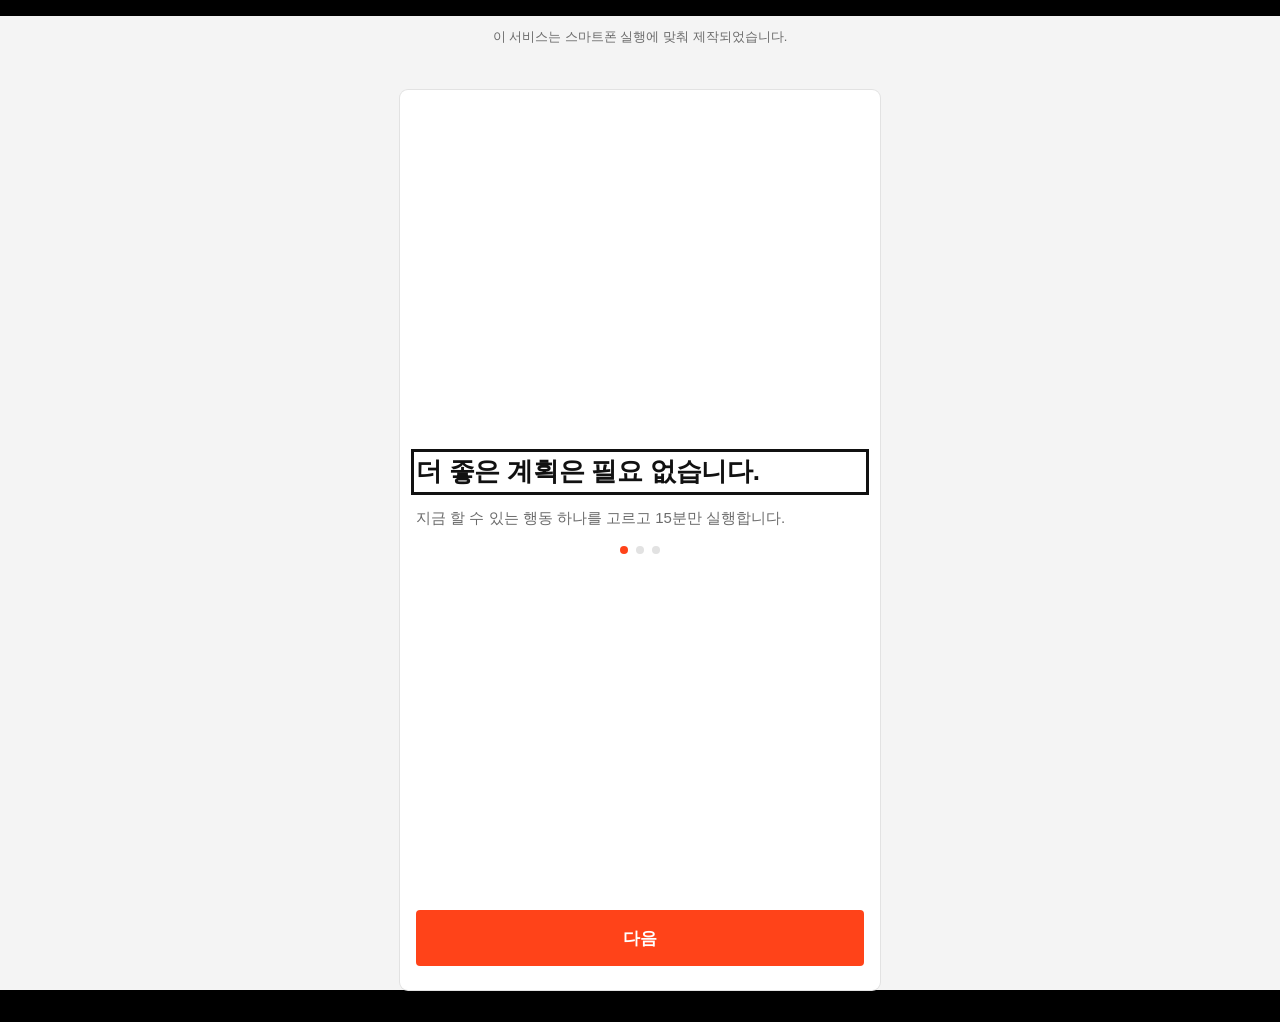
==== index.html @ 92fa079d "feat: build mobile fifteen minute starter PWA" ====
<!doctype html>
<html lang="ko">
<head>
<meta charset="utf-8">
<meta name="viewport" content="width=device-width, initial-scale=1, viewport-fit=cover, maximum-scale=1">
<title>15분 시동 - 변명 끝. 15분 시작.</title>
<meta name="description" content="자기계발 목표를 15분 단위의 작은 행동으로 나눠 지금 바로 실행하는 모바일 전용 PWA. 계획보다 실행, 완벽보다 완료.">
<meta name="theme-color" content="#0a0a0a">
<meta name="color-scheme" content="light dark">
<meta name="mobile-web-app-capable" content="yes">
<meta name="apple-mobile-web-app-capable" content="yes">
<meta name="apple-mobile-web-app-status-bar-style" content="black-translucent">
<meta name="apple-mobile-web-app-title" content="15분 시동">
<link rel="manifest" href="./manifest.webmanifest">
<link rel="icon" href="./assets/icons/icon-192.png" type="image/png">
<link rel="apple-touch-icon" href="./assets/icons/apple-touch-icon.png">
<link rel="stylesheet" href="./styles/reset.css">
<link rel="stylesheet" href="./styles/variables.css">
<link rel="stylesheet" href="./styles/layout.css">
<link rel="stylesheet" href="./styles/components.css">
<link rel="stylesheet" href="./styles/screens.css">
</head>
<body>

<p class="desktop-banner">이 서비스는 스마트폰 실행에 맞춰 제작되었습니다.</p>

<div class="app-shell">
  <noscript>
    <div style="padding:24px;">이 앱을 사용하려면 자바스크립트를 허용해야 합니다.</div>
  </noscript>

  <main id="app-root" class="screen" role="main" aria-live="off"></main>

  <nav id="bottom-nav" class="bottom-nav" aria-label="주요 이동">
    <a class="bottom-nav__item" data-nav-key="home" href="#/home">홈</a>
    <a class="bottom-nav__item" data-nav-key="records" href="#/records">기록</a>
    <a class="bottom-nav__item" data-nav-key="settings" href="#/settings">설정</a>
  </nav>
</div>

<script src="./data/goals.js"></script>
<script src="./js/constants.js"></script>
<script src="./js/storage.js"></script>
<script src="./js/timer.js"></script>
<script src="./js/wake-lock.js"></script>
<script src="./js/notifications.js"></script>
<script src="./js/router.js"></script>
<script src="./js/ui.js"></script>
<script src="./js/accessibility.js"></script>
<script src="./js/pwa.js"></script>
<script src="./js/app.js"></script>
</body>
</html>
---- styles/variables.css ----
:root {
  --font-sans: -apple-system, BlinkMacSystemFont, "Apple SD Gothic Neo", "Malgun Gothic",
    "Noto Sans KR", "Segoe UI", Roboto, sans-serif;

  --color-bg: #ffffff;
  --color-surface: #f4f4f4;
  --color-surface-raised: #ffffff;
  --color-text: #111111;
  --color-text-muted: #6b6b6b;
  --color-text-faint: #9a9a9a;
  --color-border: #e2e2e2;
  --color-accent: #ff4319;
  --color-accent-text: #ffffff;
  --color-danger: #d92d20;
  --color-focus-ring: #111111;

  --radius-sm: 4px;
  --radius-md: 8px;

  --space-1: 4px;
  --space-2: 8px;
  --space-3: 12px;
  --space-4: 16px;
  --space-5: 24px;
  --space-6: 32px;
  --space-7: 48px;

  --button-height: 56px;
  --touch-min: 44px;

  --app-max-width: 480px;

  --safe-top: env(safe-area-inset-top, 0px);
  --safe-bottom: env(safe-area-inset-bottom, 0px);
  --safe-left: env(safe-area-inset-left, 0px);
  --safe-right: env(safe-area-inset-right, 0px);
}

:root[data-theme="dark"] {
  --color-bg: #0a0a0a;
  --color-surface: #171717;
  --color-surface-raised: #1f1f1f;
  --color-text: #f5f5f5;
  --color-text-muted: #a3a3a3;
  --color-text-faint: #737373;
  --color-border: #2b2b2b;
  --color-accent: #ff5a33;
  --color-accent-text: #0a0a0a;
  --color-danger: #ff6259;
  --color-focus-ring: #f5f5f5;
}

@media (prefers-color-scheme: dark) {
  :root:not([data-theme="light"]) {
    --color-bg: #0a0a0a;
    --color-surface: #171717;
    --color-surface-raised: #1f1f1f;
    --color-text: #f5f5f5;
    --color-text-muted: #a3a3a3;
    --color-text-faint: #737373;
    --color-border: #2b2b2b;
    --color-accent: #ff5a33;
    --color-accent-text: #0a0a0a;
    --color-danger: #ff6259;
    --color-focus-ring: #f5f5f5;
  }
}
---- styles/layout.css ----
html {
  background: #000000;
}

body {
  background: var(--color-bg);
  color: var(--color-text);
  font-family: var(--font-sans);
  -webkit-font-smoothing: antialiased;
}

.app-shell {
  position: relative;
  max-width: var(--app-max-width);
  min-height: 100vh;
  min-height: 100dvh;
  margin: 0 auto;
  background: var(--color-bg);
  display: flex;
  flex-direction: column;
  overflow-x: hidden;
}

.desktop-banner {
  display: none;
}

@media (min-width: 640px) {
  body {
    background: var(--color-surface);
  }

  .app-shell {
    min-height: 100vh;
    box-shadow: 0 0 0 1px var(--color-border);
    margin-top: var(--space-6);
    margin-bottom: var(--space-6);
    border-radius: var(--radius-md);
    overflow: hidden;
  }

  .desktop-banner {
    display: block;
    max-width: var(--app-max-width);
    margin: var(--space-4) auto 0;
    padding: var(--space-3) var(--space-4);
    text-align: center;
    font-size: 13px;
    color: var(--color-text-muted);
  }
}

.screen {
  flex: 1;
  display: flex;
  flex-direction: column;
  padding: var(--space-5) var(--space-4) var(--space-5);
  padding-top: calc(var(--space-5) + var(--safe-top));
  padding-bottom: calc(var(--space-5) + var(--safe-bottom));
  padding-left: calc(var(--space-4) + var(--safe-left));
  padding-right: calc(var(--space-4) + var(--safe-right));
  min-height: 100%;
}

.screen--no-scroll {
  overflow: hidden;
}

.screen--center {
  justify-content: center;
}

.screen__header {
  margin-bottom: var(--space-5);
}

.screen__body {
  flex: 1;
  display: flex;
  flex-direction: column;
}

.screen__footer {
  margin-top: auto;
  padding-top: var(--space-4);
}

.bottom-nav {
  display: flex;
  border-top: 1px solid var(--color-border);
  padding-bottom: var(--safe-bottom);
  background: var(--color-bg);
}

.bottom-nav__item {
  flex: 1;
  min-height: var(--button-height);
  display: flex;
  align-items: center;
  justify-content: center;
  font-size: 13px;
  color: var(--color-text-muted);
}

.bottom-nav__item[aria-current="page"] {
  color: var(--color-text);
  font-weight: 700;
}

.hidden {
  display: none !important;
}

.sr-only {
  position: absolute;
  width: 1px;
  height: 1px;
  padding: 0;
  margin: -1px;
  overflow: hidden;
  clip: rect(0, 0, 0, 0);
  white-space: nowrap;
  border: 0;
}
---- styles/components.css ----
/* Typography */
h1, .text-h1 {
  font-size: 26px;
  line-height: 1.35;
  font-weight: 800;
  letter-spacing: -0.01em;
  word-break: keep-all;
}

h2, .text-h2 {
  font-size: 20px;
  line-height: 1.4;
  font-weight: 700;
  word-break: keep-all;
}

.text-body {
  font-size: 15px;
  line-height: 1.6;
  color: var(--color-text-muted);
  word-break: keep-all;
}

.text-caption {
  font-size: 13px;
  line-height: 1.5;
  color: var(--color-text-faint);
  word-break: keep-all;
}

.text-strong {
  font-size: 18px;
  line-height: 1.5;
  font-weight: 700;
  word-break: keep-all;
}

/* Focus visibility */
a:focus-visible,
button:focus-visible,
[tabindex]:focus-visible,
input:focus-visible,
textarea:focus-visible {
  outline: 3px solid var(--color-focus-ring);
  outline-offset: 2px;
}

/* Buttons */
.btn {
  min-height: var(--button-height);
  width: 100%;
  display: flex;
  align-items: center;
  justify-content: center;
  padding: var(--space-3) var(--space-4);
  border-radius: var(--radius-sm);
  font-size: 17px;
  font-weight: 700;
  border: 1px solid transparent;
  white-space: normal;
  word-break: keep-all;
  text-align: center;
}

.btn-primary {
  background: var(--color-accent);
  color: var(--color-accent-text);
}

.btn-primary:active {
  opacity: 0.85;
}

.btn-secondary {
  background: transparent;
  color: var(--color-text);
  border-color: var(--color-border);
}

.btn-quiet {
  min-height: var(--touch-min);
  width: auto;
  padding: var(--space-2) var(--space-3);
  font-size: 14px;
  font-weight: 500;
  color: var(--color-text-faint);
  background: transparent;
}

.btn-danger-quiet {
  min-height: var(--touch-min);
  width: auto;
  padding: var(--space-2) var(--space-3);
  font-size: 14px;
  font-weight: 500;
  color: var(--color-text-faint);
  background: transparent;
}

.btn:disabled {
  opacity: 0.5;
}

/* Cards */
.card {
  background: var(--color-surface);
  border: 1px solid var(--color-border);
  border-radius: var(--radius-md);
  padding: var(--space-4);
}

.card + .card {
  margin-top: var(--space-3);
}

.card-list {
  display: flex;
  flex-direction: column;
  gap: var(--space-3);
}

.card--pressable {
  width: 100%;
  text-align: left;
  display: block;
}

.card__title {
  font-size: 17px;
  font-weight: 700;
  word-break: keep-all;
}

.card__meta {
  margin-top: var(--space-2);
  font-size: 13px;
  color: var(--color-text-muted);
}

.card__badge {
  display: inline-block;
  font-size: 12px;
  font-weight: 700;
  padding: 2px 8px;
  border: 1px solid var(--color-border);
  border-radius: var(--radius-sm);
  color: var(--color-text-muted);
}

/* Grid for categories */
.grid-2 {
  display: grid;
  grid-template-columns: 1fr 1fr;
  gap: var(--space-3);
}

.category-tile {
  min-height: 84px;
  display: flex;
  align-items: center;
  justify-content: center;
  text-align: center;
  background: var(--color-surface);
  border: 1px solid var(--color-border);
  border-radius: var(--radius-md);
  font-size: 16px;
  font-weight: 700;
  padding: var(--space-3);
  word-break: keep-all;
}

/* Progress bar */
.progress-track {
  height: 6px;
  background: var(--color-border);
  border-radius: 3px;
  overflow: hidden;
}

.progress-fill {
  height: 100%;
  background: var(--color-accent);
}

/* Stat row */
.stat-row {
  display: grid;
  grid-template-columns: repeat(3, 1fr);
  gap: var(--space-2);
}

.stat-tile {
  text-align: center;
  padding: var(--space-3) var(--space-2);
  background: var(--color-surface);
  border-radius: var(--radius-md);
}

.stat-tile__value {
  font-size: 24px;
  font-weight: 800;
}

.stat-tile__label {
  margin-top: var(--space-1);
  font-size: 12px;
  color: var(--color-text-muted);
}

/* Modal / dialog */
.overlay {
  position: fixed;
  inset: 0;
  background: rgba(0, 0, 0, 0.6);
  display: flex;
  align-items: center;
  justify-content: center;
  padding: var(--space-4);
  z-index: 50;
}

.dialog {
  width: 100%;
  max-width: 400px;
  background: var(--color-bg);
  border: 1px solid var(--color-border);
  border-radius: var(--radius-md);
  padding: var(--space-5) var(--space-4);
}

.dialog__title {
  font-size: 19px;
  font-weight: 800;
  word-break: keep-all;
}

.dialog__body {
  margin-top: var(--space-3);
  font-size: 15px;
  color: var(--color-text-muted);
  line-height: 1.6;
  word-break: keep-all;
}

.dialog__actions {
  margin-top: var(--space-5);
  display: flex;
  flex-direction: column;
  gap: var(--space-2);
}

/* Bottom sheet */
.sheet-overlay {
  position: fixed;
  inset: 0;
  background: rgba(0, 0, 0, 0.5);
  display: flex;
  align-items: flex-end;
  z-index: 50;
}

.sheet {
  width: 100%;
  max-width: var(--app-max-width);
  margin: 0 auto;
  background: var(--color-bg);
  border-top-left-radius: var(--radius-md);
  border-top-right-radius: var(--radius-md);
  padding: var(--space-5) var(--space-4);
  padding-bottom: calc(var(--space-5) + var(--safe-bottom));
  border: 1px solid var(--color-border);
  border-bottom: none;
}

.sheet__title {
  font-size: 18px;
  font-weight: 800;
  word-break: keep-all;
}

.sheet__body {
  margin-top: var(--space-2);
  font-size: 14px;
  color: var(--color-text-muted);
  line-height: 1.6;
  word-break: keep-all;
}

.sheet__actions {
  margin-top: var(--space-5);
  display: flex;
  flex-direction: column;
  gap: var(--space-2);
}

/* Timer display */
.timer-display {
  font-variant-numeric: tabular-nums;
  font-size: 68px;
  font-weight: 800;
  text-align: center;
  letter-spacing: -0.02em;
}

.focus-message {
  text-align: center;
  font-size: 17px;
  font-weight: 700;
  margin-top: var(--space-4);
  min-height: 52px;
  word-break: keep-all;
}

/* Long-press button */
.longpress-track {
  position: relative;
  overflow: hidden;
}

.longpress-fill {
  position: absolute;
  inset: 0;
  background: var(--color-accent);
  width: 0%;
  transition: width 0.05s linear;
}

.longpress-label {
  position: relative;
  z-index: 1;
}

/* Toast / live region */
.toast {
  position: fixed;
  left: 50%;
  bottom: calc(var(--space-5) + var(--safe-bottom));
  transform: translateX(-50%);
  background: var(--color-text);
  color: var(--color-bg);
  padding: var(--space-3) var(--space-4);
  border-radius: var(--radius-sm);
  font-size: 14px;
  max-width: calc(var(--app-max-width) - var(--space-6));
  text-align: center;
  z-index: 60;
  word-break: keep-all;
}
---- styles/screens.css ----
/* Onboarding */
.onboarding-dots {
  display: flex;
  justify-content: center;
  gap: var(--space-2);
  margin-top: var(--space-4);
}

.onboarding-dots__dot {
  width: 8px;
  height: 8px;
  border-radius: 50%;
  background: var(--color-border);
}

.onboarding-dots__dot[aria-current="true"] {
  background: var(--color-accent);
}

/* Home */
.home-hero {
  margin-bottom: var(--space-5);
}

.home-hero__eyebrow {
  font-size: 13px;
  color: var(--color-text-faint);
}

.home-hero__title {
  margin-top: var(--space-2);
}

.home-hero__accent {
  margin-top: var(--space-2);
  color: var(--color-accent);
}

.section-title {
  font-size: 14px;
  font-weight: 700;
  color: var(--color-text-muted);
  margin: var(--space-5) 0 var(--space-3);
}

/* Timer screen: hide chrome */
.screen--timer {
  padding-top: calc(var(--space-6) + var(--safe-top));
  justify-content: space-between;
}

.timer-screen__goal {
  text-align: center;
  font-size: 14px;
  color: var(--color-text-muted);
}

.timer-screen__action {
  text-align: center;
  font-size: 16px;
  font-weight: 700;
  margin-top: var(--space-2);
  word-break: keep-all;
}

.timer-screen__meta {
  display: flex;
  justify-content: center;
  gap: var(--space-4);
  margin-top: var(--space-5);
  font-size: 12px;
  color: var(--color-text-faint);
}

.timer-screen__exit {
  margin-top: var(--space-5);
  text-align: center;
}

/* Result screen */
.result-badge {
  text-align: center;
  font-size: 15px;
  color: var(--color-text-muted);
}

/* Records */
.record-day-grid {
  display: grid;
  grid-template-columns: repeat(7, 1fr);
  gap: var(--space-1);
}

.record-day {
  aspect-ratio: 1;
  border-radius: var(--radius-sm);
  background: var(--color-surface);
  border: 1px solid var(--color-border);
}

.record-day[data-done="true"] {
  background: var(--color-accent);
  border-color: var(--color-accent);
}

/* Settings */
.settings-row {
  display: flex;
  align-items: center;
  justify-content: space-between;
  min-height: var(--touch-min);
  padding: var(--space-3) 0;
  border-bottom: 1px solid var(--color-border);
}

.settings-row:last-child {
  border-bottom: none;
}

.switch {
  position: relative;
  width: 46px;
  height: 26px;
  border-radius: 13px;
  background: var(--color-border);
  flex-shrink: 0;
}

.switch[aria-checked="true"] {
  background: var(--color-accent);
}

.switch__knob {
  position: absolute;
  top: 3px;
  left: 3px;
  width: 20px;
  height: 20px;
  border-radius: 50%;
  background: var(--color-bg);
  transition: transform 0.15s ease;
}

.switch[aria-checked="true"] .switch__knob {
  transform: translateX(20px);
}

@media (prefers-reduced-motion: reduce) {
  .switch__knob {
    transition: none;
  }
}
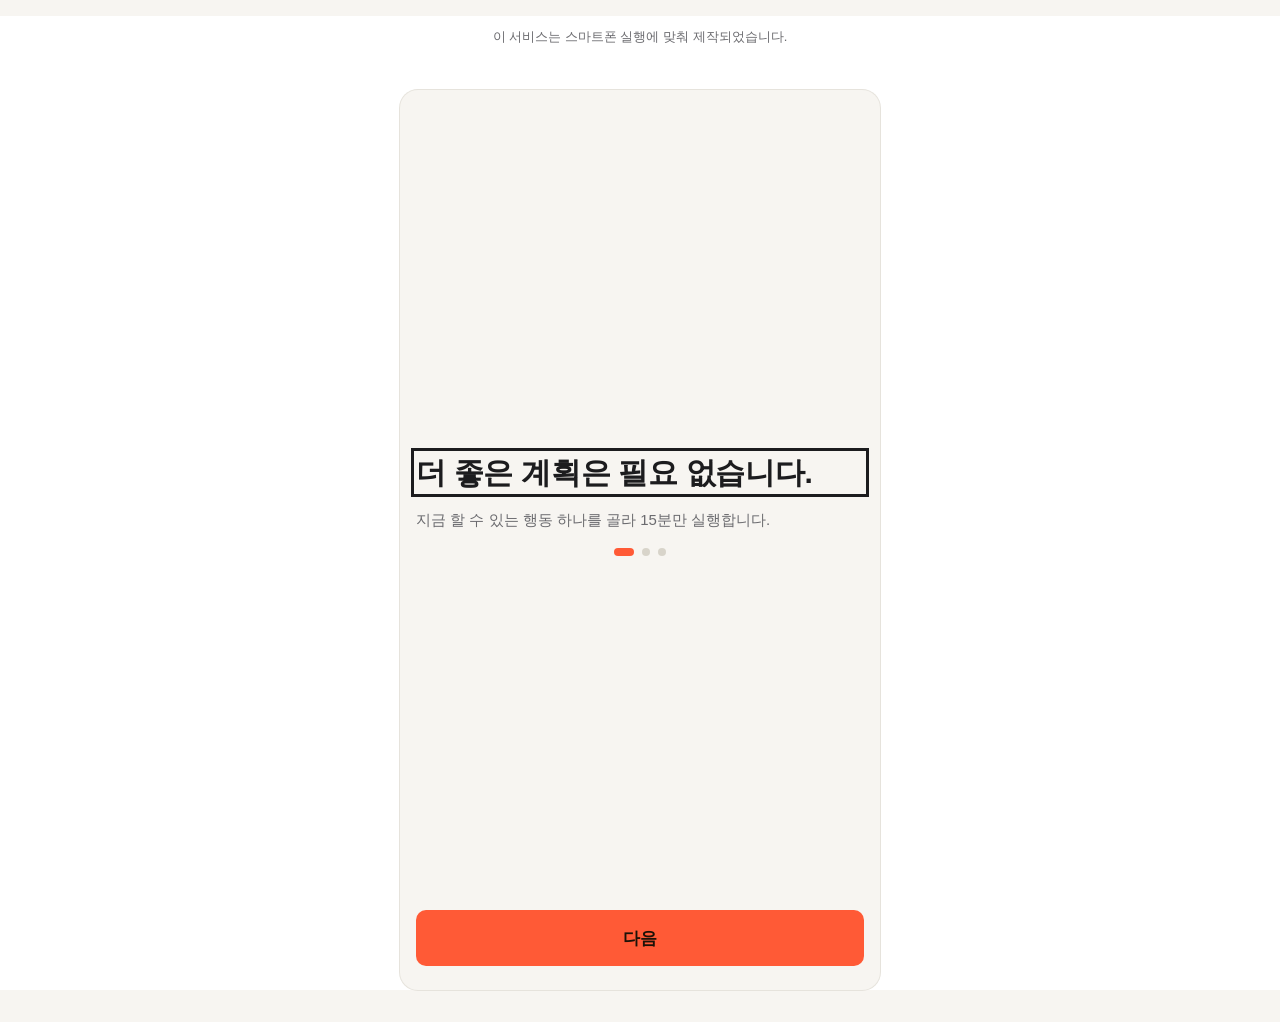
==== commit 2a07aa23: "feat: refine mobile design and Korean microcopy" ====
--- a/index.html
+++ b/index.html
@@ -5,7 +5,8 @@
 <meta name="viewport" content="width=device-width, initial-scale=1, viewport-fit=cover, maximum-scale=1">
 <title>15분 시동 - 변명 끝. 15분 시작.</title>
 <meta name="description" content="자기계발 목표를 15분 단위의 작은 행동으로 나눠 지금 바로 실행하는 모바일 전용 PWA. 계획보다 실행, 완벽보다 완료.">
-<meta name="theme-color" content="#0a0a0a">
+<meta name="theme-color" content="#f7f5f1" media="(prefers-color-scheme: light)">
+<meta name="theme-color" content="#121214" media="(prefers-color-scheme: dark)">
 <meta name="color-scheme" content="light dark">
 <meta name="mobile-web-app-capable" content="yes">
 <meta name="apple-mobile-web-app-capable" content="yes">
@@ -31,15 +32,13 @@
 
   <main id="app-root" class="screen" role="main" aria-live="off"></main>
 
-  <nav id="bottom-nav" class="bottom-nav" aria-label="주요 이동">
-    <a class="bottom-nav__item" data-nav-key="home" href="#/home">홈</a>
-    <a class="bottom-nav__item" data-nav-key="records" href="#/records">기록</a>
-    <a class="bottom-nav__item" data-nav-key="settings" href="#/settings">설정</a>
-  </nav>
+  <nav id="bottom-nav" class="bottom-nav" aria-label="주요 이동"></nav>
 </div>
 
 <script src="./data/goals.js"></script>
 <script src="./js/constants.js"></script>
+<script src="./js/copy.js"></script>
+<script src="./js/icons.js"></script>
 <script src="./js/storage.js"></script>
 <script src="./js/timer.js"></script>
 <script src="./js/wake-lock.js"></script>
--- a/styles/variables.css
+++ b/styles/variables.css
@@ -2,20 +2,51 @@
   --font-sans: -apple-system, BlinkMacSystemFont, "Apple SD Gothic Neo", "Malgun Gothic",
     "Noto Sans KR", "Segoe UI", Roboto, sans-serif;
 
-  --color-bg: #ffffff;
-  --color-surface: #f4f4f4;
-  --color-surface-raised: #ffffff;
-  --color-text: #111111;
-  --color-text-muted: #6b6b6b;
-  --color-text-faint: #9a9a9a;
-  --color-border: #e2e2e2;
-  --color-accent: #ff4319;
-  --color-accent-text: #ffffff;
-  --color-danger: #d92d20;
-  --color-focus-ring: #111111;
+  /* 기본 색상 */
+  --color-bg: #f7f5f1;
+  --color-surface: #ffffff;
+  --color-surface-sunken: #f0eee9;
+  --color-text: #1c1c1e;
+  --color-text-muted: #6b6b6f;
+  --color-text-faint: #98979b;
+  --color-border: #e6e3dc;
+  --color-border-strong: #d8d4ca;
 
-  --radius-sm: 4px;
-  --radius-md: 8px;
+  --color-accent: #ff5a36;
+  --color-accent-strong: #e64a28;
+  --color-accent-text: #1c1208;
+  --color-accent-soft: #ffe6de;
+
+  --color-success: #2f9e5b;
+  --color-success-soft: #e2f4e9;
+  --color-warning: #b4790a;
+  --color-warning-soft: #fbedd3;
+  --color-danger: #d3453f;
+  --color-danger-soft: #fbe4e2;
+
+  --color-focus-ring: #1c1c1e;
+
+  /* 분야별 저채도 색상 (아이콘 배경, 카드 강조선, 배지, 진행 표시에 제한적으로 사용) */
+  --cat-reading: #4d6fd6;
+  --cat-reading-soft: #e8ecfb;
+  --cat-exercise: #3f9d5e;
+  --cat-exercise-soft: #e4f4e9;
+  --cat-study: #7b5fd1;
+  --cat-study-soft: #ece7fa;
+  --cat-english: #2f9bc4;
+  --cat-english-soft: #e1f2f8;
+  --cat-writing: #d97a53;
+  --cat-writing-soft: #faeae2;
+  --cat-organizing: #c08a1f;
+  --cat-organizing-soft: #f7ecd6;
+  --cat-lifestyle: #2f9d8f;
+  --cat-lifestyle-soft: #e1f3f0;
+  --cat-finance: #5a63c4;
+  --cat-finance-soft: #e7e8f9;
+
+  --radius-sm: 10px;
+  --radius-md: 18px;
+  --radius-pill: 999px;
 
   --space-1: 4px;
   --space-2: 8px;
@@ -30,6 +61,9 @@
 
   --app-max-width: 480px;
 
+  --shadow-card: 0 1px 2px rgba(28, 28, 30, 0.04);
+  --shadow-raised: 0 6px 20px rgba(28, 28, 30, 0.10);
+
   --safe-top: env(safe-area-inset-top, 0px);
   --safe-bottom: env(safe-area-inset-bottom, 0px);
   --safe-left: env(safe-area-inset-left, 0px);
@@ -37,31 +71,93 @@
 }
 
 :root[data-theme="dark"] {
-  --color-bg: #0a0a0a;
-  --color-surface: #171717;
-  --color-surface-raised: #1f1f1f;
-  --color-text: #f5f5f5;
-  --color-text-muted: #a3a3a3;
-  --color-text-faint: #737373;
-  --color-border: #2b2b2b;
-  --color-accent: #ff5a33;
-  --color-accent-text: #0a0a0a;
-  --color-danger: #ff6259;
-  --color-focus-ring: #f5f5f5;
+  --color-bg: #121214;
+  --color-surface: #1c1c1f;
+  --color-surface-sunken: #232326;
+  --color-text: #f3f2ef;
+  --color-text-muted: #a5a4a8;
+  --color-text-faint: #78777c;
+  --color-border: #2c2c30;
+  --color-border-strong: #3a3a3f;
+
+  --color-accent: #ff6a45;
+  --color-accent-strong: #ff7f57;
+  --color-accent-text: #12100f;
+  --color-accent-soft: #3a2620;
+
+  --color-success: #4cb87a;
+  --color-success-soft: #1c2f22;
+  --color-warning: #dba53e;
+  --color-warning-soft: #332a15;
+  --color-danger: #e0685f;
+  --color-danger-soft: #35201e;
+
+  --color-focus-ring: #f3f2ef;
+
+  --cat-reading: #7f9bff;
+  --cat-reading-soft: #23283f;
+  --cat-exercise: #63c186;
+  --cat-exercise-soft: #1d3327;
+  --cat-study: #a58ff0;
+  --cat-study-soft: #2a2440;
+  --cat-english: #57bcE4;
+  --cat-english-soft: #1c313b;
+  --cat-writing: #eb9a75;
+  --cat-writing-soft: #382a20;
+  --cat-organizing: #d9a940;
+  --cat-organizing-soft: #382d16;
+  --cat-lifestyle: #4cbbac;
+  --cat-lifestyle-soft: #1c322e;
+  --cat-finance: #8489e0;
+  --cat-finance-soft: #292b47;
+
+  --shadow-card: 0 1px 2px rgba(0, 0, 0, 0.3);
+  --shadow-raised: 0 10px 28px rgba(0, 0, 0, 0.45);
 }
 
 @media (prefers-color-scheme: dark) {
   :root:not([data-theme="light"]) {
-    --color-bg: #0a0a0a;
-    --color-surface: #171717;
-    --color-surface-raised: #1f1f1f;
-    --color-text: #f5f5f5;
-    --color-text-muted: #a3a3a3;
-    --color-text-faint: #737373;
-    --color-border: #2b2b2b;
-    --color-accent: #ff5a33;
-    --color-accent-text: #0a0a0a;
-    --color-danger: #ff6259;
-    --color-focus-ring: #f5f5f5;
+    --color-bg: #121214;
+    --color-surface: #1c1c1f;
+    --color-surface-sunken: #232326;
+    --color-text: #f3f2ef;
+    --color-text-muted: #a5a4a8;
+    --color-text-faint: #78777c;
+    --color-border: #2c2c30;
+    --color-border-strong: #3a3a3f;
+
+    --color-accent: #ff6a45;
+    --color-accent-strong: #ff7f57;
+    --color-accent-text: #12100f;
+    --color-accent-soft: #3a2620;
+
+    --color-success: #4cb87a;
+    --color-success-soft: #1c2f22;
+    --color-warning: #dba53e;
+    --color-warning-soft: #332a15;
+    --color-danger: #e0685f;
+    --color-danger-soft: #35201e;
+
+    --color-focus-ring: #f3f2ef;
+
+    --cat-reading: #7f9bff;
+    --cat-reading-soft: #23283f;
+    --cat-exercise: #63c186;
+    --cat-exercise-soft: #1d3327;
+    --cat-study: #a58ff0;
+    --cat-study-soft: #2a2440;
+    --cat-english: #57bce4;
+    --cat-english-soft: #1c313b;
+    --cat-writing: #eb9a75;
+    --cat-writing-soft: #382a20;
+    --cat-organizing: #d9a940;
+    --cat-organizing-soft: #382d16;
+    --cat-lifestyle: #4cbbac;
+    --cat-lifestyle-soft: #1c322e;
+    --cat-finance: #8489e0;
+    --cat-finance-soft: #292b47;
+
+    --shadow-card: 0 1px 2px rgba(0, 0, 0, 0.3);
+    --shadow-raised: 0 10px 28px rgba(0, 0, 0, 0.45);
   }
 }
--- a/styles/layout.css
+++ b/styles/layout.css
@@ -1,5 +1,5 @@
 html {
-  background: #000000;
+  background: var(--color-bg);
 }
 
 body {
@@ -88,23 +88,33 @@
 .bottom-nav {
   display: flex;
   border-top: 1px solid var(--color-border);
-  padding-bottom: var(--safe-bottom);
-  background: var(--color-bg);
+  padding: var(--space-2) var(--space-2) calc(var(--space-2) + var(--safe-bottom));
+  background: var(--color-surface);
+  gap: var(--space-1);
 }
 
 .bottom-nav__item {
   flex: 1;
-  min-height: var(--button-height);
+  min-height: 52px;
   display: flex;
+  flex-direction: column;
   align-items: center;
   justify-content: center;
-  font-size: 13px;
-  color: var(--color-text-muted);
+  gap: 2px;
+  font-size: 11px;
+  font-weight: 600;
+  color: var(--color-text-faint);
+  border-radius: var(--radius-sm);
+}
+
+.bottom-nav__item .icon {
+  width: 22px;
+  height: 22px;
 }
 
 .bottom-nav__item[aria-current="page"] {
-  color: var(--color-text);
-  font-weight: 700;
+  color: var(--color-accent-strong);
+  background: var(--color-accent-soft);
 }
 
 .hidden {
--- a/styles/components.css
+++ b/styles/components.css
@@ -1,17 +1,26 @@
 /* Typography */
 h1, .text-h1 {
-  font-size: 26px;
-  line-height: 1.35;
+  font-size: clamp(24px, 6vw, 30px);
+  line-height: 1.3;
   font-weight: 800;
   letter-spacing: -0.01em;
   word-break: keep-all;
+  overflow-wrap: break-word;
 }
 
 h2, .text-h2 {
-  font-size: 20px;
+  font-size: 19px;
   line-height: 1.4;
   font-weight: 700;
   word-break: keep-all;
+  overflow-wrap: break-word;
+}
+
+.text-display {
+  font-size: clamp(32px, 8vw, 40px);
+  line-height: 1.15;
+  font-weight: 800;
+  letter-spacing: -0.02em;
 }
 
 .text-body {
@@ -19,6 +28,7 @@
   line-height: 1.6;
   color: var(--color-text-muted);
   word-break: keep-all;
+  overflow-wrap: break-word;
 }
 
 .text-caption {
@@ -26,6 +36,7 @@
   line-height: 1.5;
   color: var(--color-text-faint);
   word-break: keep-all;
+  overflow-wrap: break-word;
 }
 
 .text-strong {
@@ -33,6 +44,15 @@
   line-height: 1.5;
   font-weight: 700;
   word-break: keep-all;
+  overflow-wrap: break-word;
+}
+
+.text-eyebrow {
+  font-size: 12px;
+  font-weight: 800;
+  letter-spacing: 0.12em;
+  color: var(--color-accent);
+  text-transform: uppercase;
 }
 
 /* Focus visibility */
@@ -45,6 +65,30 @@
   outline-offset: 2px;
 }
 
+/* Icon sizing helper */
+.icon {
+  width: 22px;
+  height: 22px;
+  flex-shrink: 0;
+  display: inline-block;
+}
+
+.icon svg {
+  width: 100%;
+  height: 100%;
+  display: block;
+}
+
+.icon--sm {
+  width: 18px;
+  height: 18px;
+}
+
+.icon--lg {
+  width: 28px;
+  height: 28px;
+}
+
 /* Buttons */
 .btn {
   min-height: var(--button-height);
@@ -52,6 +96,7 @@
   display: flex;
   align-items: center;
   justify-content: center;
+  gap: var(--space-2);
   padding: var(--space-3) var(--space-4);
   border-radius: var(--radius-sm);
   font-size: 17px;
@@ -68,13 +113,13 @@
 }
 
 .btn-primary:active {
-  opacity: 0.85;
+  background: var(--color-accent-strong);
 }
 
 .btn-secondary {
-  background: transparent;
+  background: var(--color-surface);
   color: var(--color-text);
-  border-color: var(--color-border);
+  border-color: var(--color-border-strong);
 }
 
 .btn-quiet {
@@ -92,8 +137,8 @@
   width: auto;
   padding: var(--space-2) var(--space-3);
   font-size: 14px;
-  font-weight: 500;
-  color: var(--color-text-faint);
+  font-weight: 600;
+  color: var(--color-danger);
   background: transparent;
 }
 
@@ -101,7 +146,7 @@
   opacity: 0.5;
 }
 
-/* Cards */
+/* Cards - base */
 .card {
   background: var(--color-surface);
   border: 1px solid var(--color-border);
@@ -138,16 +183,95 @@
 }
 
 .card__badge {
-  display: inline-block;
+  display: inline-flex;
+  align-items: center;
   font-size: 12px;
   font-weight: 700;
-  padding: 2px 8px;
+  padding: 3px 10px;
+  border-radius: var(--radius-pill);
+  color: var(--color-text-muted);
+  background: var(--color-surface-sunken);
+}
+
+.card__badge--accent {
+  color: var(--color-accent-strong);
+  background: var(--color-accent-soft);
+}
+
+.card__badge--success {
+  color: var(--color-success);
+  background: var(--color-success-soft);
+}
+
+/* Hero card (home top) */
+.hero {
+  padding: var(--space-2) 0 var(--space-5);
+}
+
+.hero__eyebrow {
+  display: flex;
+  align-items: center;
+  justify-content: space-between;
+}
+
+.hero__title {
+  margin-top: var(--space-3);
+}
+
+.hero__accent {
+  margin-top: var(--space-2);
+  color: var(--color-accent);
+}
+
+/* Current action card (primary focal card on home) */
+.current-action-card {
+  border-radius: var(--radius-md);
   border: 1px solid var(--color-border);
+  background: var(--color-surface);
+  box-shadow: var(--shadow-raised);
+  padding: var(--space-5) var(--space-4);
+}
+
+.current-action-card__meta {
+  display: flex;
+  align-items: center;
+  gap: var(--space-2);
+}
+
+.current-action-card__cat-icon {
+  width: 34px;
+  height: 34px;
   border-radius: var(--radius-sm);
-  color: var(--color-text-muted);
-}
-
-/* Grid for categories */
+  display: flex;
+  align-items: center;
+  justify-content: center;
+  flex-shrink: 0;
+}
+
+.current-action-card__title {
+  margin-top: var(--space-3);
+}
+
+.current-action-card__next {
+  margin-top: var(--space-2);
+}
+
+.current-action-card .progress-track {
+  margin-top: var(--space-4);
+}
+
+/* Section titles */
+.section-title {
+  display: flex;
+  align-items: center;
+  justify-content: space-between;
+  font-size: 14px;
+  font-weight: 700;
+  color: var(--color-text-muted);
+  margin: var(--space-6) 0 var(--space-3);
+}
+
+/* Category grid */
 .grid-2 {
   display: grid;
   grid-template-columns: 1fr 1fr;
@@ -155,24 +279,99 @@
 }
 
 .category-tile {
-  min-height: 84px;
-  display: flex;
-  align-items: center;
+  min-height: 92px;
+  display: flex;
+  flex-direction: column;
   justify-content: center;
-  text-align: center;
+  gap: var(--space-2);
+  text-align: left;
   background: var(--color-surface);
   border: 1px solid var(--color-border);
   border-radius: var(--radius-md);
-  font-size: 16px;
-  font-weight: 700;
-  padding: var(--space-3);
-  word-break: keep-all;
+  padding: var(--space-3) var(--space-3);
+  word-break: keep-all;
+}
+
+.category-tile__icon {
+  width: 32px;
+  height: 32px;
+  border-radius: var(--radius-sm);
+  display: flex;
+  align-items: center;
+  justify-content: center;
+}
+
+.category-tile__title {
+  font-size: 14px;
+  font-weight: 700;
+}
+
+.category-tile__meta {
+  font-size: 12px;
+  color: var(--color-text-faint);
+}
+
+/* Goal / category detail cards */
+.goal-card {
+  display: flex;
+  align-items: center;
+  gap: var(--space-3);
+  padding: var(--space-4);
+  background: var(--color-surface);
+  border: 1px solid var(--color-border);
+  border-radius: var(--radius-md);
+  text-align: left;
+  width: 100%;
+}
+
+.goal-card__icon {
+  width: 40px;
+  height: 40px;
+  border-radius: var(--radius-sm);
+  display: flex;
+  align-items: center;
+  justify-content: center;
+  flex-shrink: 0;
+}
+
+.goal-card__body {
+  flex: 1;
+  min-width: 0;
+}
+
+.goal-card__title-row {
+  display: flex;
+  align-items: center;
+  justify-content: space-between;
+  gap: var(--space-2);
+}
+
+.goal-card__progress-row {
+  margin-top: var(--space-2);
+  display: flex;
+  align-items: center;
+  gap: var(--space-2);
+}
+
+.goal-card__progress-row .progress-track {
+  flex: 1;
+}
+
+.goal-card__next {
+  margin-top: var(--space-2);
+  font-size: 13px;
+  color: var(--color-text-muted);
+}
+
+.goal-card__chevron {
+  color: var(--color-text-faint);
+  flex-shrink: 0;
 }
 
 /* Progress bar */
 .progress-track {
   height: 6px;
-  background: var(--color-border);
+  background: var(--color-surface-sunken);
   border-radius: 3px;
   overflow: hidden;
 }
@@ -180,38 +379,67 @@
 .progress-fill {
   height: 100%;
   background: var(--color-accent);
-}
-
-/* Stat row */
+  border-radius: 3px;
+}
+
+/* Stat summary */
 .stat-row {
   display: grid;
   grid-template-columns: repeat(3, 1fr);
-  gap: var(--space-2);
+  gap: 1px;
+  background: var(--color-border);
+  border: 1px solid var(--color-border);
+  border-radius: var(--radius-md);
+  overflow: hidden;
 }
 
 .stat-tile {
   text-align: center;
-  padding: var(--space-3) var(--space-2);
-  background: var(--color-surface);
-  border-radius: var(--radius-md);
+  padding: var(--space-4) var(--space-2);
+  background: var(--color-surface);
 }
 
 .stat-tile__value {
-  font-size: 24px;
+  font-size: 26px;
   font-weight: 800;
+  font-variant-numeric: tabular-nums;
 }
 
 .stat-tile__label {
   margin-top: var(--space-1);
+  font-size: 11px;
+  color: var(--color-text-muted);
+  word-break: keep-all;
+}
+
+/* Status chip */
+.status-chip {
+  display: inline-flex;
+  align-items: center;
+  gap: var(--space-1);
   font-size: 12px;
-  color: var(--color-text-muted);
+  font-weight: 600;
+  padding: 4px 10px;
+  border-radius: var(--radius-pill);
+  background: var(--color-surface-sunken);
+  color: var(--color-text-muted);
+}
+
+.status-chip--on {
+  background: var(--color-success-soft);
+  color: var(--color-success);
+}
+
+.status-chip--warn {
+  background: var(--color-warning-soft);
+  color: var(--color-warning);
 }
 
 /* Modal / dialog */
 .overlay {
   position: fixed;
   inset: 0;
-  background: rgba(0, 0, 0, 0.6);
+  background: rgba(20, 18, 16, 0.55);
   display: flex;
   align-items: center;
   justify-content: center;
@@ -222,10 +450,10 @@
 .dialog {
   width: 100%;
   max-width: 400px;
-  background: var(--color-bg);
-  border: 1px solid var(--color-border);
+  background: var(--color-surface);
   border-radius: var(--radius-md);
   padding: var(--space-5) var(--space-4);
+  box-shadow: var(--shadow-raised);
 }
 
 .dialog__title {
@@ -253,7 +481,7 @@
 .sheet-overlay {
   position: fixed;
   inset: 0;
-  background: rgba(0, 0, 0, 0.5);
+  background: rgba(20, 18, 16, 0.5);
   display: flex;
   align-items: flex-end;
   z-index: 50;
@@ -263,13 +491,14 @@
   width: 100%;
   max-width: var(--app-max-width);
   margin: 0 auto;
-  background: var(--color-bg);
+  background: var(--color-surface);
   border-top-left-radius: var(--radius-md);
   border-top-right-radius: var(--radius-md);
   padding: var(--space-5) var(--space-4);
   padding-bottom: calc(var(--space-5) + var(--safe-bottom));
-  border: 1px solid var(--color-border);
-  border-bottom: none;
+  box-shadow: var(--shadow-raised);
+  max-height: 85vh;
+  overflow-y: auto;
 }
 
 .sheet__title {
@@ -293,20 +522,71 @@
   gap: var(--space-2);
 }
 
-/* Timer display */
+/* Timer ring */
+.timer-ring-wrap {
+  position: relative;
+  width: min(64vw, 260px);
+  height: min(64vw, 260px);
+  margin: 0 auto;
+}
+
+.timer-ring-wrap svg {
+  width: 100%;
+  height: 100%;
+  transform: rotate(-90deg);
+}
+
+.timer-ring-track {
+  fill: none;
+  stroke: var(--color-surface-sunken);
+  stroke-width: 8;
+}
+
+.timer-ring-fill {
+  fill: none;
+  stroke: var(--color-accent);
+  stroke-width: 8;
+  stroke-linecap: round;
+  transition: stroke-dashoffset 0.2s linear;
+}
+
+@media (prefers-reduced-motion: reduce) {
+  .timer-ring-fill {
+    transition: none;
+  }
+}
+
+.timer-ring-center {
+  position: absolute;
+  inset: 0;
+  display: flex;
+  flex-direction: column;
+  align-items: center;
+  justify-content: center;
+  text-align: center;
+}
+
 .timer-display {
   font-variant-numeric: tabular-nums;
-  font-size: 68px;
+  font-size: clamp(36px, 11vw, 46px);
   font-weight: 800;
-  text-align: center;
   letter-spacing: -0.02em;
+}
+
+.timer-ring-status {
+  margin-top: var(--space-1);
+  font-size: 12px;
+  font-weight: 700;
+  color: var(--color-accent);
+  letter-spacing: 0.06em;
+  text-transform: uppercase;
 }
 
 .focus-message {
   text-align: center;
   font-size: 17px;
   font-weight: 700;
-  margin-top: var(--space-4);
+  margin-top: var(--space-5);
   min-height: 52px;
   word-break: keep-all;
 }
@@ -315,12 +595,13 @@
 .longpress-track {
   position: relative;
   overflow: hidden;
+  border-radius: var(--radius-sm);
 }
 
 .longpress-fill {
   position: absolute;
   inset: 0;
-  background: var(--color-accent);
+  background: var(--color-danger-soft);
   width: 0%;
   transition: width 0.05s linear;
 }
@@ -345,4 +626,5 @@
   text-align: center;
   z-index: 60;
   word-break: keep-all;
-}
+  box-shadow: var(--shadow-raised);
+}
--- a/styles/screens.css
+++ b/styles/screens.css
@@ -1,3 +1,47 @@
+/* App bar */
+.app-bar {
+  display: flex;
+  align-items: center;
+  justify-content: space-between;
+  margin-bottom: var(--space-4);
+}
+
+.app-bar__brand {
+  display: flex;
+  align-items: center;
+  gap: var(--space-2);
+  font-size: 15px;
+  font-weight: 800;
+}
+
+.app-bar__mark {
+  width: 28px;
+  height: 28px;
+  border-radius: 8px;
+  background: var(--color-accent);
+  color: var(--color-accent-text);
+  display: flex;
+  align-items: center;
+  justify-content: center;
+  font-size: 12px;
+  font-weight: 800;
+}
+
+.app-bar__date {
+  font-size: 12px;
+  color: var(--color-text-faint);
+}
+
+.app-bar__settings {
+  width: var(--touch-min);
+  height: var(--touch-min);
+  display: flex;
+  align-items: center;
+  justify-content: center;
+  color: var(--color-text-muted);
+  flex-shrink: 0;
+}
+
 /* Onboarding */
 .onboarding-dots {
   display: flex;
@@ -10,37 +54,19 @@
   width: 8px;
   height: 8px;
   border-radius: 50%;
-  background: var(--color-border);
+  background: var(--color-border-strong);
 }
 
 .onboarding-dots__dot[aria-current="true"] {
   background: var(--color-accent);
-}
-
-/* Home */
-.home-hero {
-  margin-bottom: var(--space-5);
-}
-
-.home-hero__eyebrow {
-  font-size: 13px;
-  color: var(--color-text-faint);
-}
-
-.home-hero__title {
-  margin-top: var(--space-2);
-}
-
-.home-hero__accent {
-  margin-top: var(--space-2);
-  color: var(--color-accent);
-}
-
-.section-title {
-  font-size: 14px;
-  font-weight: 700;
-  color: var(--color-text-muted);
-  margin: var(--space-5) 0 var(--space-3);
+  width: 20px;
+  border-radius: var(--radius-pill);
+}
+
+@media (prefers-reduced-motion: no-preference) {
+  .onboarding-dots__dot {
+    transition: width 0.2s ease, background 0.2s ease;
+  }
 }
 
 /* Timer screen: hide chrome */
@@ -51,13 +77,16 @@
 
 .timer-screen__goal {
   text-align: center;
-  font-size: 14px;
-  color: var(--color-text-muted);
+  font-size: 13px;
+  font-weight: 700;
+  color: var(--color-text-faint);
+  text-transform: uppercase;
+  letter-spacing: 0.06em;
 }
 
 .timer-screen__action {
   text-align: center;
-  font-size: 16px;
+  font-size: 17px;
   font-weight: 700;
   margin-top: var(--space-2);
   word-break: keep-all;
@@ -66,10 +95,9 @@
 .timer-screen__meta {
   display: flex;
   justify-content: center;
-  gap: var(--space-4);
+  flex-wrap: wrap;
+  gap: var(--space-2);
   margin-top: var(--space-5);
-  font-size: 12px;
-  color: var(--color-text-faint);
 }
 
 .timer-screen__exit {
@@ -82,39 +110,166 @@
   text-align: center;
   font-size: 15px;
   color: var(--color-text-muted);
+}
+
+.result-ring-wrap {
+  width: 96px;
+  height: 96px;
+  margin: 0 auto;
+  border-radius: 50%;
+  background: var(--color-success-soft);
+  color: var(--color-success);
+  display: flex;
+  align-items: center;
+  justify-content: center;
 }
 
 /* Records */
 .record-day-grid {
   display: grid;
   grid-template-columns: repeat(7, 1fr);
-  gap: var(--space-1);
+  gap: var(--space-2);
 }
 
 .record-day {
+  display: flex;
+  flex-direction: column;
+  align-items: center;
+  gap: 6px;
+}
+
+.record-day__label {
+  font-size: 11px;
+  color: var(--color-text-faint);
+}
+
+.record-day__dot {
+  width: 100%;
   aspect-ratio: 1;
   border-radius: var(--radius-sm);
-  background: var(--color-surface);
+  background: var(--color-surface-sunken);
   border: 1px solid var(--color-border);
-}
-
-.record-day[data-done="true"] {
-  background: var(--color-accent);
-  border-color: var(--color-accent);
+  display: flex;
+  align-items: center;
+  justify-content: center;
+  color: var(--color-success);
+}
+
+.record-day__dot[data-done="true"] {
+  background: var(--color-success-soft);
+  border-color: var(--color-success-soft);
+}
+
+.timeline-item {
+  display: flex;
+  align-items: center;
+  gap: var(--space-3);
+  padding: var(--space-3) 0;
+  border-bottom: 1px solid var(--color-border);
+}
+
+.timeline-item:last-child {
+  border-bottom: none;
+}
+
+.timeline-item__icon {
+  width: 32px;
+  height: 32px;
+  border-radius: 50%;
+  display: flex;
+  align-items: center;
+  justify-content: center;
+  flex-shrink: 0;
+  background: var(--color-success-soft);
+  color: var(--color-success);
+}
+
+.timeline-item__icon--stopped {
+  background: var(--color-surface-sunken);
+  color: var(--color-text-faint);
+}
+
+.timeline-item__body {
+  flex: 1;
+  min-width: 0;
+}
+
+.timeline-item__title {
+  font-size: 14px;
+  font-weight: 700;
+  word-break: keep-all;
+}
+
+.timeline-item__meta {
+  font-size: 12px;
+  color: var(--color-text-faint);
+  margin-top: 2px;
+}
+
+/* Empty state */
+.empty-state {
+  text-align: center;
+  padding: var(--space-6) var(--space-4);
+  color: var(--color-text-faint);
+  font-size: 13px;
+  border: 1px dashed var(--color-border-strong);
+  border-radius: var(--radius-md);
 }
 
 /* Settings */
 .settings-row {
   display: flex;
   align-items: center;
-  justify-content: space-between;
-  min-height: var(--touch-min);
-  padding: var(--space-3) 0;
+  gap: var(--space-3);
+  min-height: 56px;
+  padding: var(--space-2) 0;
   border-bottom: 1px solid var(--color-border);
 }
 
 .settings-row:last-child {
   border-bottom: none;
+}
+
+.settings-row__icon {
+  width: 36px;
+  height: 36px;
+  border-radius: var(--radius-sm);
+  background: var(--color-surface-sunken);
+  color: var(--color-text-muted);
+  display: flex;
+  align-items: center;
+  justify-content: center;
+  flex-shrink: 0;
+}
+
+.settings-row__label {
+  flex: 1;
+  font-size: 15px;
+  font-weight: 500;
+}
+
+.settings-row__value {
+  font-size: 13px;
+  color: var(--color-text-faint);
+}
+
+.settings-link {
+  display: flex;
+  align-items: center;
+  gap: var(--space-3);
+  min-height: 56px;
+  width: 100%;
+  text-align: left;
+  border-bottom: 1px solid var(--color-border);
+}
+
+.settings-link:last-child {
+  border-bottom: none;
+}
+
+.settings-link__chevron {
+  color: var(--color-text-faint);
+  margin-left: auto;
 }
 
 .switch {
@@ -122,7 +277,7 @@
   width: 46px;
   height: 26px;
   border-radius: 13px;
-  background: var(--color-border);
+  background: var(--color-border-strong);
   flex-shrink: 0;
 }
 
@@ -137,7 +292,7 @@
   width: 20px;
   height: 20px;
   border-radius: 50%;
-  background: var(--color-bg);
+  background: var(--color-surface);
   transition: transform 0.15s ease;
 }
 
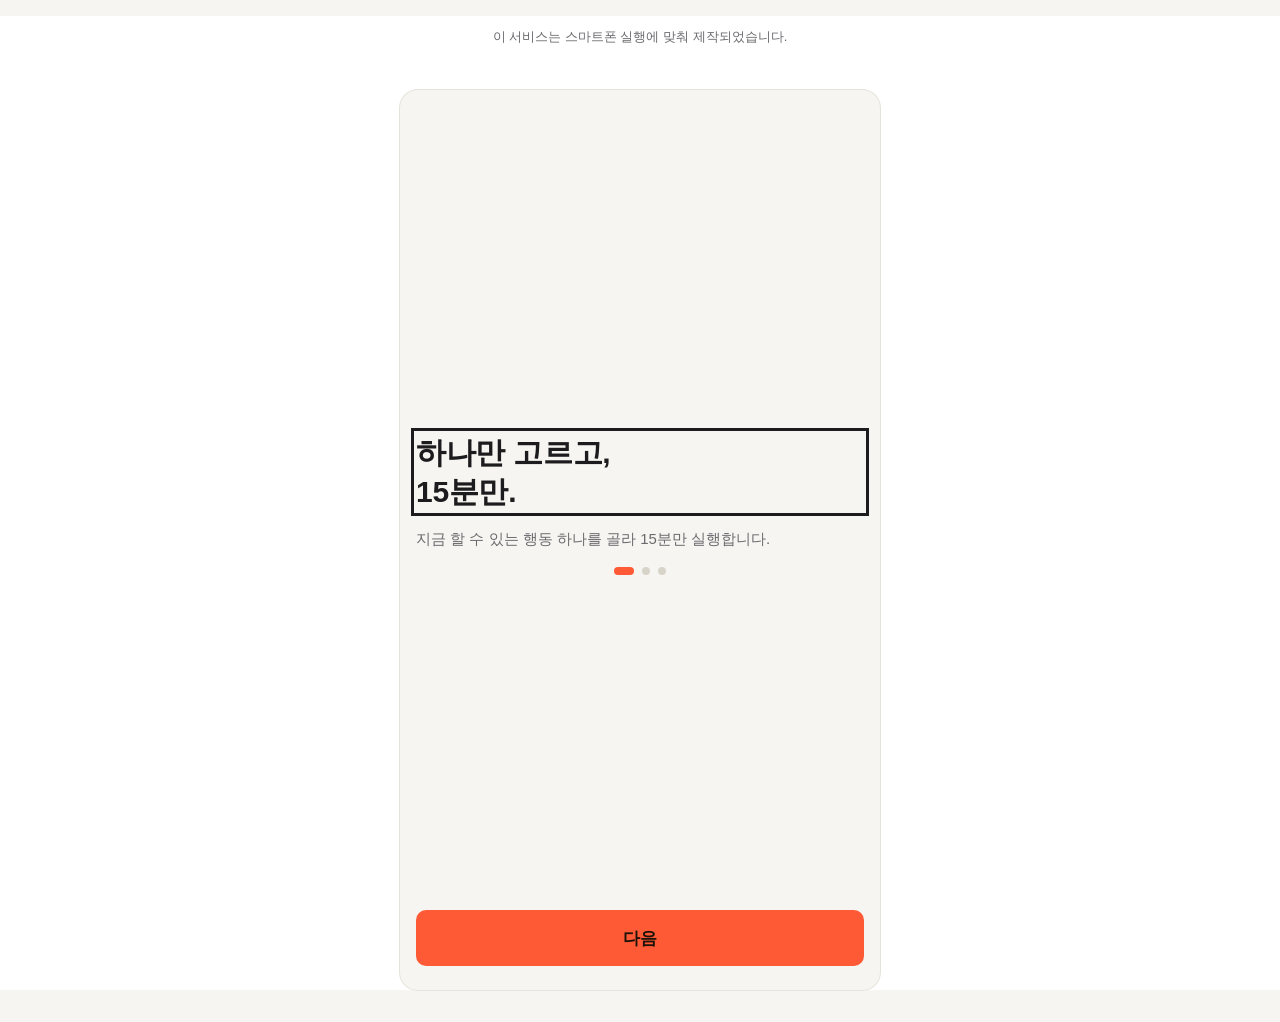
==== commit 3cffb030: "feat: rebrand app as 15분만 and improve session UX" ====
--- a/index.html
+++ b/index.html
@@ -3,15 +3,15 @@
 <head>
 <meta charset="utf-8">
 <meta name="viewport" content="width=device-width, initial-scale=1, viewport-fit=cover, maximum-scale=1">
-<title>15분 시동 - 변명 끝. 15분 시작.</title>
-<meta name="description" content="자기계발 목표를 15분 단위의 작은 행동으로 나눠 지금 바로 실행하는 모바일 전용 PWA. 계획보다 실행, 완벽보다 완료.">
+<title>15분만 | 하나만 고르고, 15분만</title>
+<meta name="description" content="지금 할 행동 하나를 고르고 15분 동안 실행하는 모바일 도구입니다.">
 <meta name="theme-color" content="#f7f5f1" media="(prefers-color-scheme: light)">
 <meta name="theme-color" content="#121214" media="(prefers-color-scheme: dark)">
 <meta name="color-scheme" content="light dark">
 <meta name="mobile-web-app-capable" content="yes">
 <meta name="apple-mobile-web-app-capable" content="yes">
 <meta name="apple-mobile-web-app-status-bar-style" content="black-translucent">
-<meta name="apple-mobile-web-app-title" content="15분 시동">
+<meta name="apple-mobile-web-app-title" content="15분만">
 <link rel="manifest" href="./manifest.webmanifest">
 <link rel="icon" href="./assets/icons/icon-192.png" type="image/png">
 <link rel="apple-touch-icon" href="./assets/icons/apple-touch-icon.png">
--- a/styles/components.css
+++ b/styles/components.css
@@ -609,6 +609,261 @@
 .longpress-label {
   position: relative;
   z-index: 1;
+}
+
+/* Action card list (중도 종료 등 결과가 다른 선택지 목록) */
+.action-card-list {
+  margin-top: var(--space-5);
+  display: flex;
+  flex-direction: column;
+  gap: 12px;
+}
+
+.action-card {
+  display: flex;
+  align-items: flex-start;
+  gap: var(--space-3);
+  width: 100%;
+  min-height: 64px;
+  text-align: left;
+  padding: var(--space-3) var(--space-4);
+  border-radius: var(--radius-md);
+  background: var(--color-surface);
+  border: 1px solid var(--color-border);
+}
+
+.action-card--primary {
+  background: var(--color-accent);
+  border-color: var(--color-accent);
+}
+
+.action-card--primary .action-card__title,
+.action-card--primary .action-card__body,
+.action-card--primary .action-card__icon {
+  color: var(--color-accent-text);
+}
+
+.action-card--danger {
+  margin-top: var(--space-2);
+  border-color: var(--color-danger);
+}
+
+.action-card--danger .action-card__icon {
+  color: var(--color-danger);
+}
+
+.action-card:disabled,
+.action-card[aria-disabled="true"] {
+  opacity: 1;
+  background: var(--color-surface-sunken);
+  border-style: dashed;
+}
+
+.action-card:disabled .action-card__title,
+.action-card[aria-disabled="true"] .action-card__title {
+  color: var(--color-text-muted);
+}
+
+.action-card:disabled .action-card__icon,
+.action-card[aria-disabled="true"] .action-card__icon {
+  color: var(--color-text-faint);
+}
+
+.action-card__icon {
+  width: 28px;
+  height: 28px;
+  flex-shrink: 0;
+  margin-top: 2px;
+}
+
+.action-card__icon .icon,
+.action-card__icon svg {
+  width: 100%;
+  height: 100%;
+}
+
+.action-card__text {
+  display: flex;
+  flex-direction: column;
+  gap: 3px;
+  min-width: 0;
+}
+
+.action-card__title {
+  font-size: 17px;
+  font-weight: 700;
+  word-break: keep-all;
+  overflow-wrap: break-word;
+}
+
+.action-card__body {
+  font-size: 13.5px;
+  line-height: 1.5;
+  color: var(--color-text-muted);
+  word-break: keep-all;
+  overflow-wrap: break-word;
+}
+
+.action-card__note {
+  font-size: 12px;
+  color: var(--color-text-faint);
+  word-break: keep-all;
+}
+
+/* Choice card list (결과 기록 화면의 4지선다) */
+.choice-card-list {
+  display: flex;
+  flex-direction: column;
+  gap: 10px;
+}
+
+.choice-card {
+  display: flex;
+  align-items: flex-start;
+  gap: var(--space-3);
+  width: 100%;
+  min-height: 64px;
+  text-align: left;
+  padding: var(--space-3) var(--space-4);
+  border-radius: var(--radius-md);
+  background: var(--color-surface);
+  border: 2px solid var(--color-border);
+}
+
+.choice-card[aria-pressed="true"] {
+  border-color: var(--color-accent);
+  background: var(--color-accent-soft);
+}
+
+.choice-card__check {
+  width: 24px;
+  height: 24px;
+  flex-shrink: 0;
+  border-radius: 50%;
+  border: 2px solid var(--color-border-strong);
+  display: flex;
+  align-items: center;
+  justify-content: center;
+  color: transparent;
+  margin-top: 2px;
+}
+
+.choice-card[aria-pressed="true"] .choice-card__check {
+  border-color: var(--color-accent);
+  background: var(--color-accent);
+  color: var(--color-accent-text);
+}
+
+.choice-card__check .icon {
+  width: 14px;
+  height: 14px;
+}
+
+.choice-card__text {
+  display: flex;
+  flex-direction: column;
+  gap: 3px;
+  min-width: 0;
+}
+
+.choice-card__title {
+  font-size: 16px;
+  font-weight: 700;
+  word-break: keep-all;
+  overflow-wrap: break-word;
+}
+
+.choice-card__body {
+  font-size: 13px;
+  line-height: 1.5;
+  color: var(--color-text-muted);
+  word-break: keep-all;
+  overflow-wrap: break-word;
+}
+
+/* Summary rows (결과 기록 상단 요약) */
+.summary-row {
+  display: flex;
+  align-items: center;
+  justify-content: space-between;
+  padding: 10px 0;
+  border-bottom: 1px solid var(--color-border);
+  font-size: 14px;
+}
+
+.summary-row:last-child {
+  border-bottom: none;
+}
+
+.summary-row__label {
+  color: var(--color-text-muted);
+}
+
+.summary-row__value {
+  font-weight: 700;
+}
+
+/* Install card (home) */
+.install-card {
+  display: flex;
+  align-items: center;
+  gap: var(--space-3);
+  padding: var(--space-4);
+  border-radius: var(--radius-md);
+  border: 1px solid var(--color-border);
+  background: var(--color-surface);
+}
+
+.install-card__icon {
+  width: 40px;
+  height: 40px;
+  border-radius: var(--radius-sm);
+  background: var(--color-accent-soft);
+  color: var(--color-accent-strong);
+  display: flex;
+  align-items: center;
+  justify-content: center;
+  flex-shrink: 0;
+}
+
+.install-card__body {
+  flex: 1;
+  min-width: 0;
+}
+
+.install-card__title {
+  font-size: 15px;
+  font-weight: 700;
+}
+
+.install-card__desc {
+  margin-top: 2px;
+  font-size: 12.5px;
+  color: var(--color-text-muted);
+}
+
+.install-card__action {
+  flex-shrink: 0;
+  min-height: 44px;
+  padding: 0 var(--space-3);
+  border-radius: var(--radius-sm);
+  background: var(--color-accent);
+  color: var(--color-accent-text);
+  font-size: 13px;
+  font-weight: 700;
+  white-space: nowrap;
+}
+
+/* Settings row inline action button */
+.settings-row__action {
+  min-height: 36px;
+  padding: 4px 12px;
+  border-radius: var(--radius-pill);
+  border: 1px solid var(--color-border-strong);
+  font-size: 12.5px;
+  font-weight: 600;
+  color: var(--color-text);
+  flex-shrink: 0;
 }
 
 /* Toast / live region */
